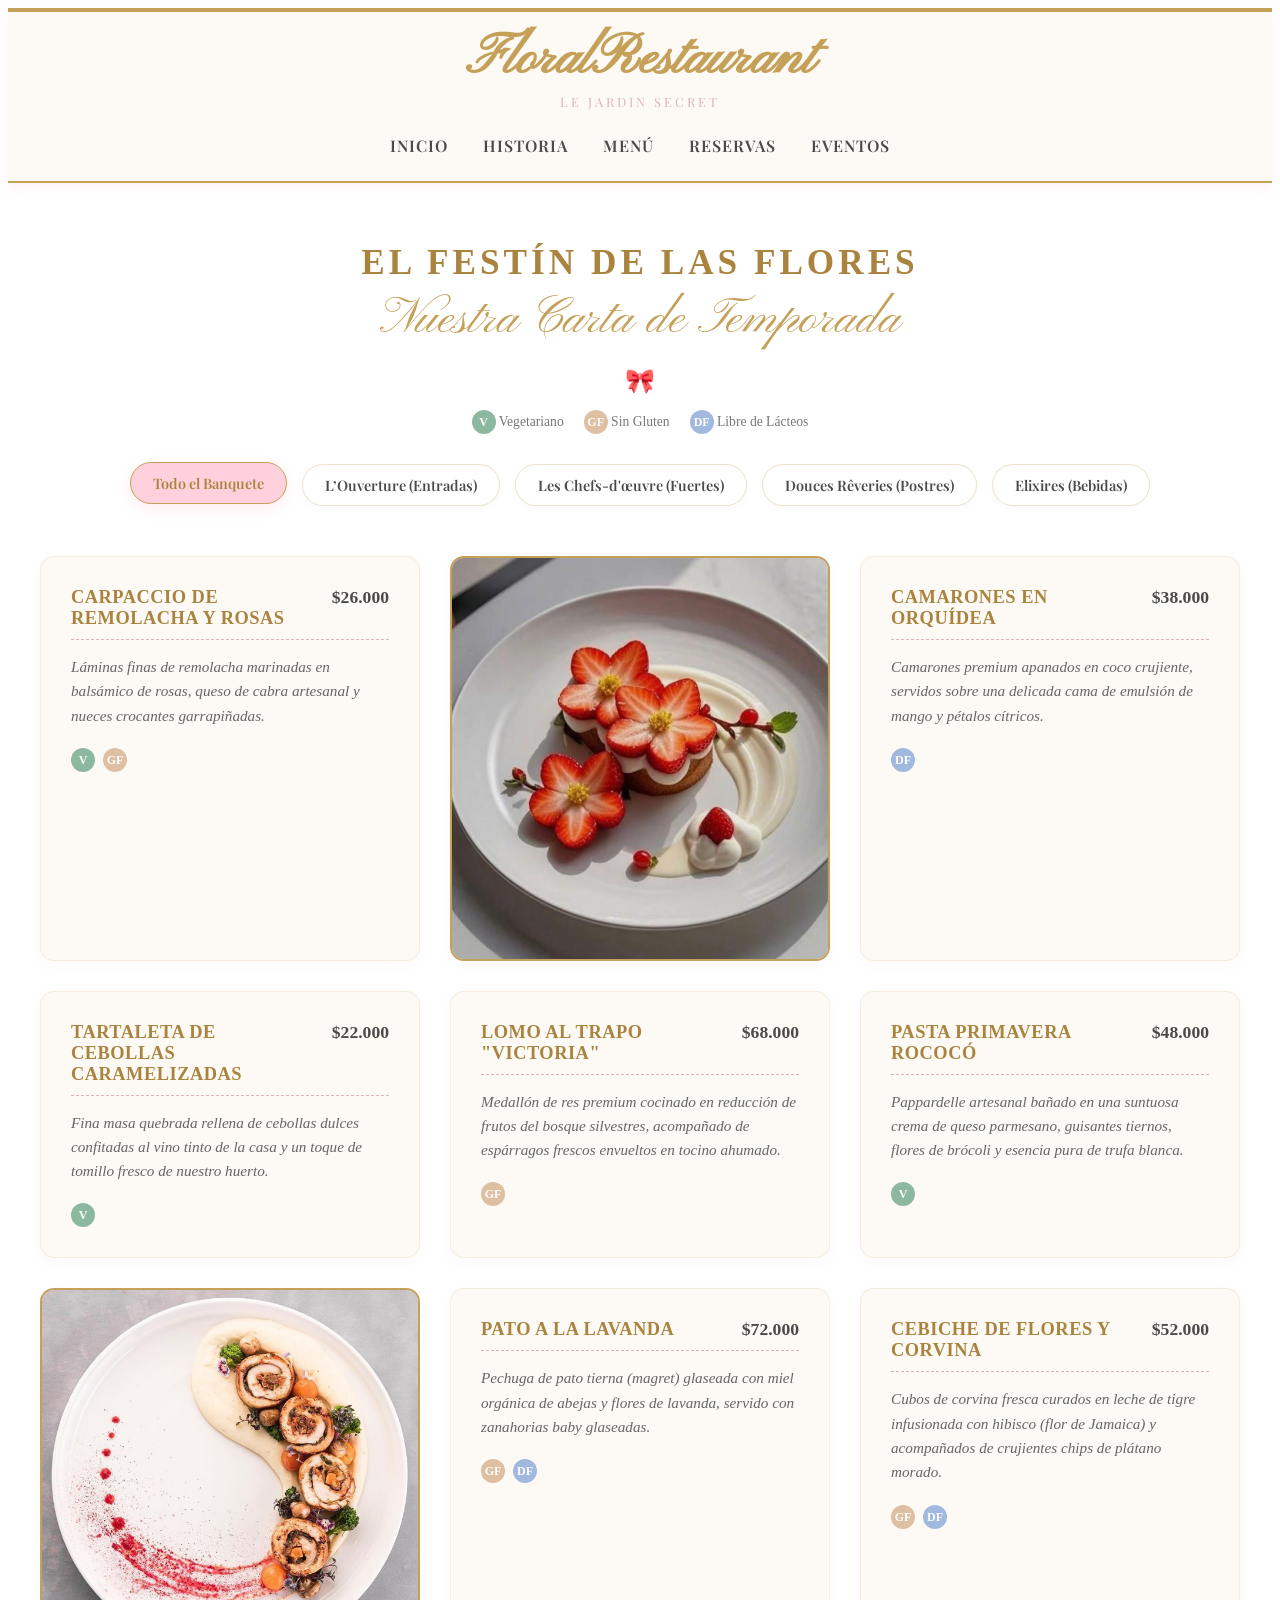
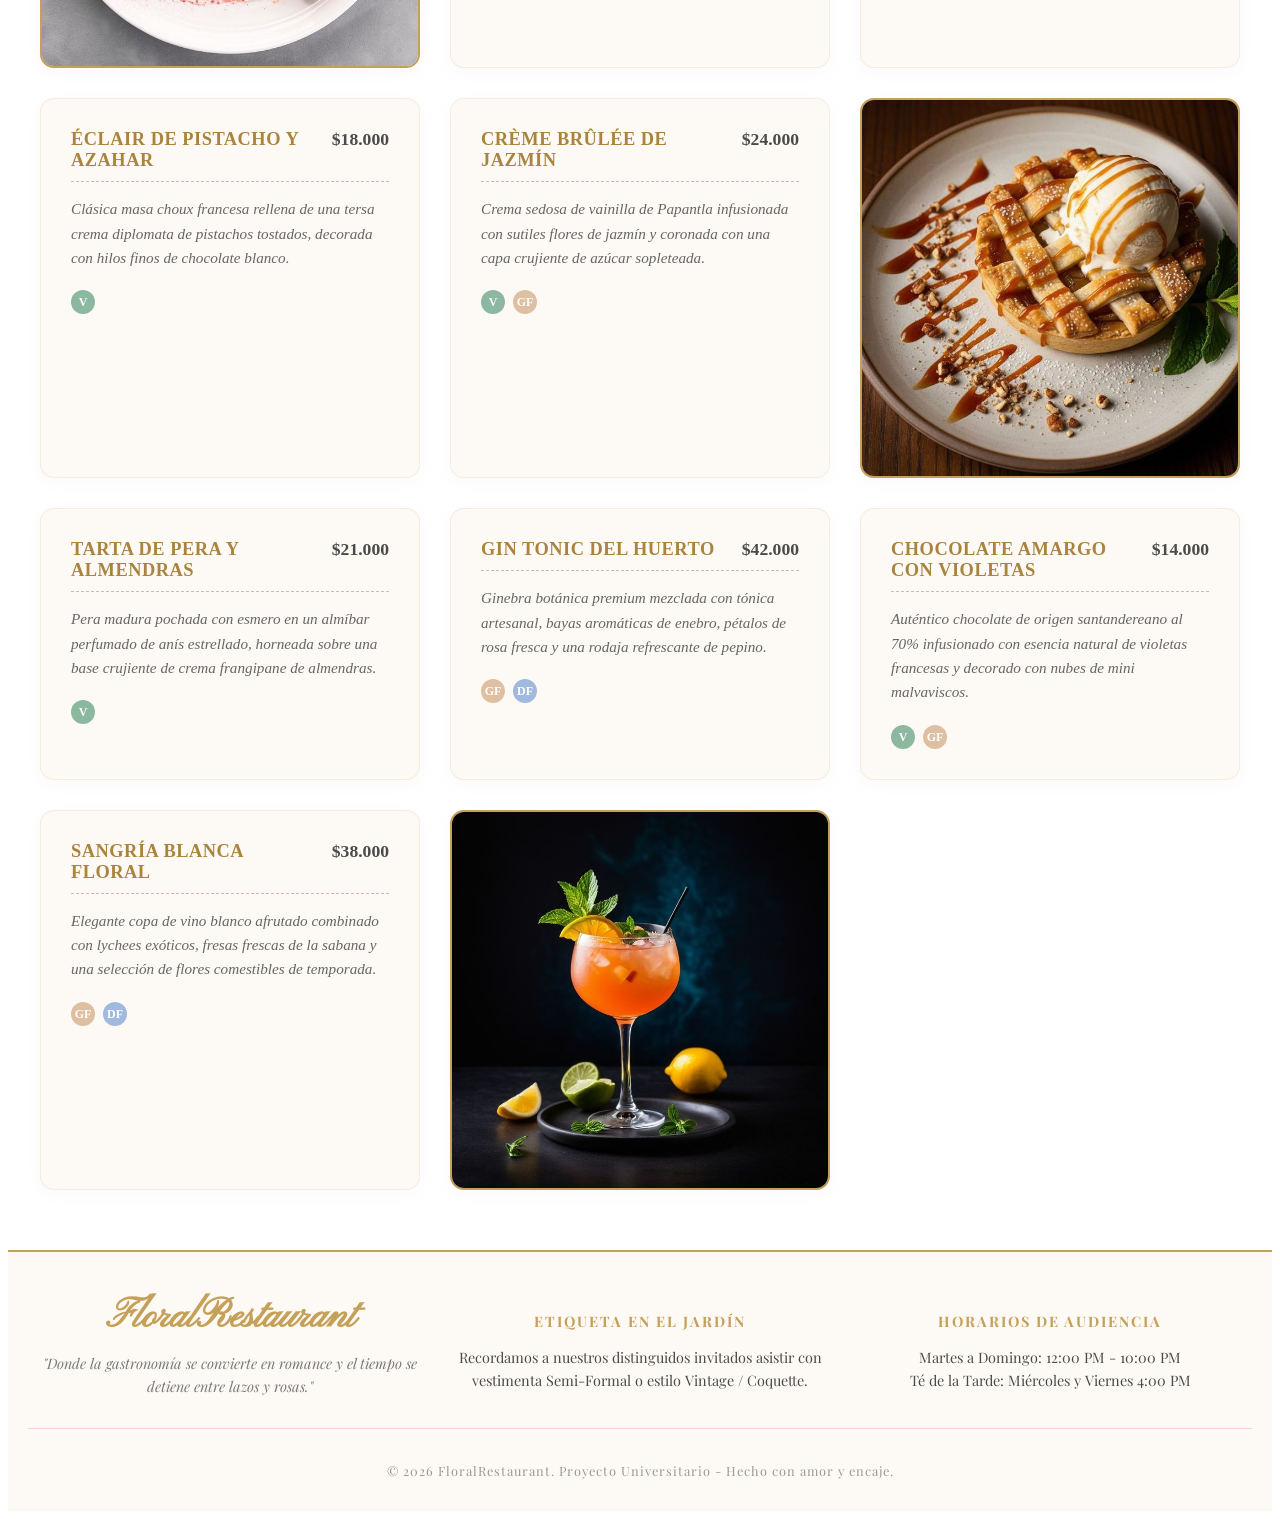
==== html/menu.html @ aefa3fe1 "agrege el menu" ====
<!DOCTYPE html>
<html lang="es">
<head>
    <meta charset="UTF-8">
    <meta name="viewport" content="width=device-width, initial-scale=1.0">
    <title>FloralRestaurant - Menú de la Corte</title>
    <link href="https://fonts.googleapis.com/css2?family=Pinyon+Script&family=Playfair+Display:ital,wght@0,400;0,600;0,700;1,400&display=swap" rel="stylesheet">
    <link rel="stylesheet" href="../css/menu.css">
</head>
<body>

    <main class="menu-page">
            <script src="../components/nav.js"></script>
        <header class="menu-header">
            <h2>El Festín de las Flores</h2>
            <p class="subtitle">Nuestra Carta de Temporada</p>
            <div class="divider">🎀</div>
            
            <div class="menu-legend">
                <span><small class="icon-badge veg">V</small> Vegetariano</span>
                <span><small class="icon-badge gf">GF</small> Sin Gluten</span>
                <span><small class="icon-badge df">DF</small> Libre de Lácteos</span>
            </div>

            <div class="filter-controls">
                <button class="filter-btn active" data-filter="all">Todo el Banquete</button>
                <button class="filter-btn" data-filter="entradas">L’Ouverture (Entradas)</button>
                <button class="filter-btn" data-filter="fuertes">Les Chefs-d'œuvre (Fuertes)</button>
                <button class="filter-btn" data-filter="postres">Douces Rêveries (Postres)</button>
                <button class="filter-btn" data-filter="bebidas">Elixires (Bebidas)</button>
            </div>
        </header>

        <div class="menu-grid" id="menu-items-container">
            
            <div class="menu-card item-entradas">
                <div class="card-details">
                    <div class="item-header">
                        <h4>Carpaccio de Remolacha y Rosas</h4>
                        <span class="price">$26.000</span>
                    </div>
                    <p class="description">Láminas finas de remolacha marinadas en balsámico de rosas, queso de cabra artesanal y nueces crocantes garrapiñadas.</p>
                    <div class="tags"><span class="icon-badge veg" title="Vegetariano">V</span><span class="icon-badge gf" title="Sin Gluten">GF</span></div>
                </div>
            </div>

            <div class="menu-card menu-image-box item-entradas">
                <img src="../recursos/descarga (19).jfif" alt="Entrada Icónica de la Casa">
            </div>

            <div class="menu-card item-entradas">
                <div class="card-details">
                    <div class="item-header">
                        <h4>Camarones en Orquídea</h4>
                        <span class="price">$38.000</span>
                    </div>
                    <p class="description">Camarones premium apanados en coco crujiente, servidos sobre una delicada cama de emulsión de mango y pétalos cítricos.</p>
                    <div class="tags"><span class="icon-badge df" title="Libre de Lácteos">DF</span></div>
                </div>
            </div>

            <div class="menu-card item-entradas">
                <div class="card-details">
                    <div class="item-header">
                        <h4>Tartaleta de Cebollas Caramelizadas</h4>
                        <span class="price">$22.000</span>
                    </div>
                    <p class="description">Fina masa quebrada rellena de cebollas dulces confitadas al vino tinto de la casa y un toque de tomillo fresco de nuestro huerto.</p>
                    <div class="tags"><span class="icon-badge veg" title="Vegetariano">V</span></div>
                </div>
            </div>

            <div class="menu-card item-fuertes">
                <div class="card-details">
                    <div class="item-header">
                        <h4>Lomo al Trapo "Victoria"</h4>
                        <span class="price">$68.000</span>
                    </div>
                    <p class="description">Medallón de res premium cocinado en reducción de frutos del bosque silvestres, acompañado de espárragos frescos envueltos en tocino ahumado.</p>
                    <div class="tags"><span class="icon-badge gf" title="Sin Gluten">GF</span></div>
                </div>
            </div>

            <div class="menu-card item-fuertes">
                <div class="card-details">
                    <div class="item-header">
                        <h4>Pasta Primavera Rococó</h4>
                        <span class="price">$48.000</span>
                    </div>
                    <p class="description">Pappardelle artesanal bañado en una suntuosa crema de queso parmesano, guisantes tiernos, flores de brócoli y esencia pura de trufa blanca.</p>
                    <div class="tags"><span class="icon-badge veg" title="Vegetariano">V</span></div>
                </div>
            </div>

            <div class="menu-card menu-image-box item-fuertes">
                <img src="../recursos/descarga (23).jfif" alt="Plato Fuerte Emblemático">
            </div>

            <div class="menu-card item-fuertes">
                <div class="card-details">
                    <div class="item-header">
                        <h4>Pato a la Lavanda</h4>
                        <span class="price">$72.000</span>
                    </div>
                    <p class="description">Pechuga de pato tierna (magret) glaseada con miel orgánica de abejas y flores de lavanda, servido con zanahorias baby glaseadas.</p>
                    <div class="tags"><span class="icon-badge gf" title="Sin Gluten">GF</span><span class="icon-badge df" title="Libre de Lácteos">DF</span></div>
                </div>
            </div>

            <div class="menu-card item-fuertes">
                <div class="card-details">
                    <div class="item-header">
                        <h4>Cebiche de Flores y Corvina</h4>
                        <span class="price">$52.000</span>
                    </div>
                    <p class="description">Cubos de corvina fresca curados en leche de tigre infusionada con hibisco (flor de Jamaica) y acompañados de crujientes chips de plátano morado.</p>
                    <div class="tags"><span class="icon-badge gf" title="Sin Gluten">GF</span><span class="icon-badge df" title="Libre de Lácteos">DF</span></div>
                </div>
            </div>

            <div class="menu-card item-postres">
                <div class="card-details">
                    <div class="item-header">
                        <h4>Éclair de Pistacho y Azahar</h4>
                        <span class="price">$18.000</span>
                    </div>
                    <p class="description">Clásica masa choux francesa rellena de una tersa crema diplomata de pistachos tostados, decorada con hilos finos de chocolate blanco.</p>
                    <div class="tags"><span class="icon-badge veg" title="Vegetariano">V</span></div>
                </div>
            </div>

            <div class="menu-card item-postres">
                <div class="card-details">
                    <div class="item-header">
                        <h4>Crème Brûlée de Jazmín</h4>
                        <span class="price">$24.000</span>
                    </div>
                    <p class="description">Crema sedosa de vainilla de Papantla infusionada con sutiles flores de jazmín y coronada con una capa crujiente de azúcar sopleteada.</p>
                    <div class="tags"><span class="icon-badge veg" title="Vegetariano">V</span><span class="icon-badge gf" title="Sin Gluten">GF</span></div>
                </div>
            </div>

            <div class="menu-card menu-image-box item-postres">
                <img src="../recursos/descarga (21).jfif" alt="Postre de la Realeza">
            </div>

            <div class="menu-card item-postres">
                <div class="card-details">
                    <div class="item-header">
                        <h4>Tarta de Pera y Almendras</h4>
                        <span class="price">$21.000</span>
                    </div>
                    <p class="description">Pera madura pochada con esmero en un almíbar perfumado de anís estrellado, horneada sobre una base crujiente de crema frangipane de almendras.</p>
                    <div class="tags"><span class="icon-badge veg" title="Vegetariano">V</span></div>
                </div>
            </div>

            <div class="menu-card item-bebidas">
                <div class="card-details">
                    <div class="item-header">
                        <h4>Gin Tonic del Huerto</h4>
                        <span class="price">$42.000</span>
                    </div>
                    <p class="description">Ginebra botánica premium mezclada con tónica artesanal, bayas aromáticas de enebro, pétalos de rosa fresca y una rodaja refrescante de pepino.</p>
                    <div class="tags"><span class="icon-badge gf" title="Sin Gluten">GF</span><span class="icon-badge df" title="Libre de Lácteos">DF</span></div>
                </div>
            </div>

            <div class="menu-card item-bebidas">
                <div class="card-details">
                    <div class="item-header">
                        <h4>Chocolate Amargo con Violetas</h4>
                        <span class="price">$14.000</span>
                    </div>
                    <p class="description">Auténtico chocolate de origen santandereano al 70% infusionado con esencia natural de violetas francesas y decorado con nubes de mini malvaviscos.</p>
                    <div class="tags"><span class="icon-badge veg" title="Vegetariano">V</span><span class="icon-badge gf" title="Sin Gluten">GF</span></div>
                </div>
            </div>

            <div class="menu-card item-bebidas">
                <div class="card-details">
                    <div class="item-header">
                        <h4>Sangría Blanca Floral</h4>
                        <span class="price">$38.000</span>
                    </div>
                    <p class="description">Elegante copa de vino blanco afrutado combinado con lychees exóticos, fresas frescas de la sabana y una selección de flores comestibles de temporada.</p>
                    <div class="tags"><span class="icon-badge gf" title="Sin Gluten">GF</span><span class="icon-badge df" title="Libre de Lácteos">DF</span></div>
                </div>
            </div>
            <div class="menu-card menu-image-box item-bebidas">
                <img src="../recursos/licor.jpg" alt="Postre de la Realeza">
            </div>

        </div>
    </main>


    <script src="../components/menu.js"></script>
    <script src="../components/footer.js"></script>
</body>
</html>
---- css/menu.css ----
/* ==========================================================================
   ESTILOS DE LA PÁGINA DE MENÚ INTERACTIVO
   ========================================================================== */
:root {
    --oro: #c5a059;
    --oro-viejo: #aa843f;
    --rosa-pastel: #ffd1dc;
    --rosa-oscuro: #dbb3b8;
    --crema: #fdfaf5;
    --blanco: #ffffff;
    --texto: #4a4a4a;
}

.menu-page {
    max-width: 1200px;
    margin: 60px auto;
    padding: 0 20px;
}

/* 1. CABECERA Y FILTROS */
.menu-header {
    text-align: center;
    margin-bottom: 50px;
}

.menu-header h2 {
    font-size: 2.2rem;
    color: var(--oro-viejo);
    text-transform: uppercase;
    letter-spacing: 4px;
    margin-bottom: 5px;
}

.menu-header .subtitle {
    font-family: 'Pinyon Script', cursive;
    font-size: 3.2rem;
    color: var(--oro);
    margin: 0;
}

.menu-header .divider {
    font-size: 1.5rem;
    margin: 15px 0;
}

/* Glosario de etiquetas */
.menu-legend {
    margin-bottom: 30px;
    font-size: 0.85rem;
    color: #777;
    display: flex;
    justify-content: center;
    gap: 20px;
}

/* CONTROLES DE FILTRO (BOTONES COQUETTE) */
.filter-controls {
    display: flex;
    justify-content: center;
    gap: 15px;
    flex-wrap: wrap;
    margin-top: 10px;
}

.filter-btn {
    background-color: var(--blanco);
    color: var(--texto);
    border: 1px solid rgba(197, 160, 89, 0.3);
    padding: 10px 22px;
    font-family: 'Playfair Display', serif;
    font-size: 0.9rem;
    font-weight: 600;
    cursor: pointer;
    border-radius: 30px;
    transition: all 0.3s ease;
    box-shadow: 0 3px 10px rgba(0,0,0,0.02);
}

.filter-btn:hover, .filter-btn.active {
    background-color: var(--rosa-pastel);
    color: var(--oro-viejo);
    border-color: var(--oro);
    transform: translateY(-2px);
    box-shadow: 0 5px 15px rgba(255, 209, 220, 0.4);
}

/* ==========================================================================
   2. REJILLA DE TARJETAS (GRID SYSTEM)
   ========================================================================== */
.menu-grid {
    display: grid;
    grid-template-columns: repeat(auto-fit, minmax(320px, 1fr));
    gap: 30px;
    transition: opacity 0.4s ease;
}

/* Tarjeta estándar de plato */
.menu-card {
    background-color: var(--crema);
    border: 1px solid rgba(197, 160, 89, 0.15);
    border-radius: 14px;
    padding: 30px;
    display: flex;
    flex-direction: column;
    justify-content: space-between;
    box-shadow: 0 4px 15px rgba(219, 179, 184, 0.08);
    transition: all 0.4s ease;
    opacity: 1;
    transform: scale(1);
}

/* Animación sutil cuando se oculta o muestra */
.menu-card.hidden {
    display: none;
    opacity: 0;
    transform: scale(0.9);
}

.item-header {
    display: flex;
    justify-content: space-between;
    align-items: baseline;
    border-bottom: 1px dashed var(--rosa-oscuro);
    padding-bottom: 10px;
    margin-bottom: 15px;
}

.item-header h4 {
    font-size: 1.15rem;
    color: var(--oro-viejo);
    margin: 0;
    text-transform: uppercase;
    letter-spacing: 0.5px;
    max-width: 75%;
}

.item-header .price {
    font-weight: 700;
    color: var(--texto);
    font-size: 1.1rem;
}

.description {
    font-size: 0.95rem;
    line-height: 1.6;
    color: #666;
    font-style: italic;
    margin: 0 0 20px 0;
}

/* BADGES / ICONOS VISUALES DIETÉTICOS */
.tags {
    display: flex;
    gap: 8px;
}

.icon-badge {
    display: inline-block;
    width: 24px;
    height: 24px;
    line-height: 24px;
    text-align: center;
    border-radius: 50%;
    font-size: 0.75rem;
    font-weight: bold;
    color: var(--blanco);
    cursor: default;
}

.veg { background-color: #8cb89f; } /* Verde sutil */
.gf  { background-color: #dfbfa1; } /* Trigo/Dorado */
.df  { background-color: #a1b8df; } /* Azul claro */

/* ==========================================================================
   3. TARJETAS DE IMÁGENES INTERCALADAS
   ========================================================================== */
.menu-image-box {
    padding: 0;
    overflow: hidden;
    border: 2px solid var(--oro);
    background-color: var(--blanco);
}

.menu-image-box img {
    width: 100%;
    height: 100%;
    object-fit: cover;
    transition: transform 0.5s ease;
}

.menu-image-box:hover img {
    transform: scale(1.06);
}

/* Responsivo */
@media (max-width: 768px) {
    .menu-header .subtitle { font-size: 2.4rem; }
    .filter-controls { gap: 8px; }
    .filter-btn { padding: 8px 16px; font-size: 0.8rem; }
}
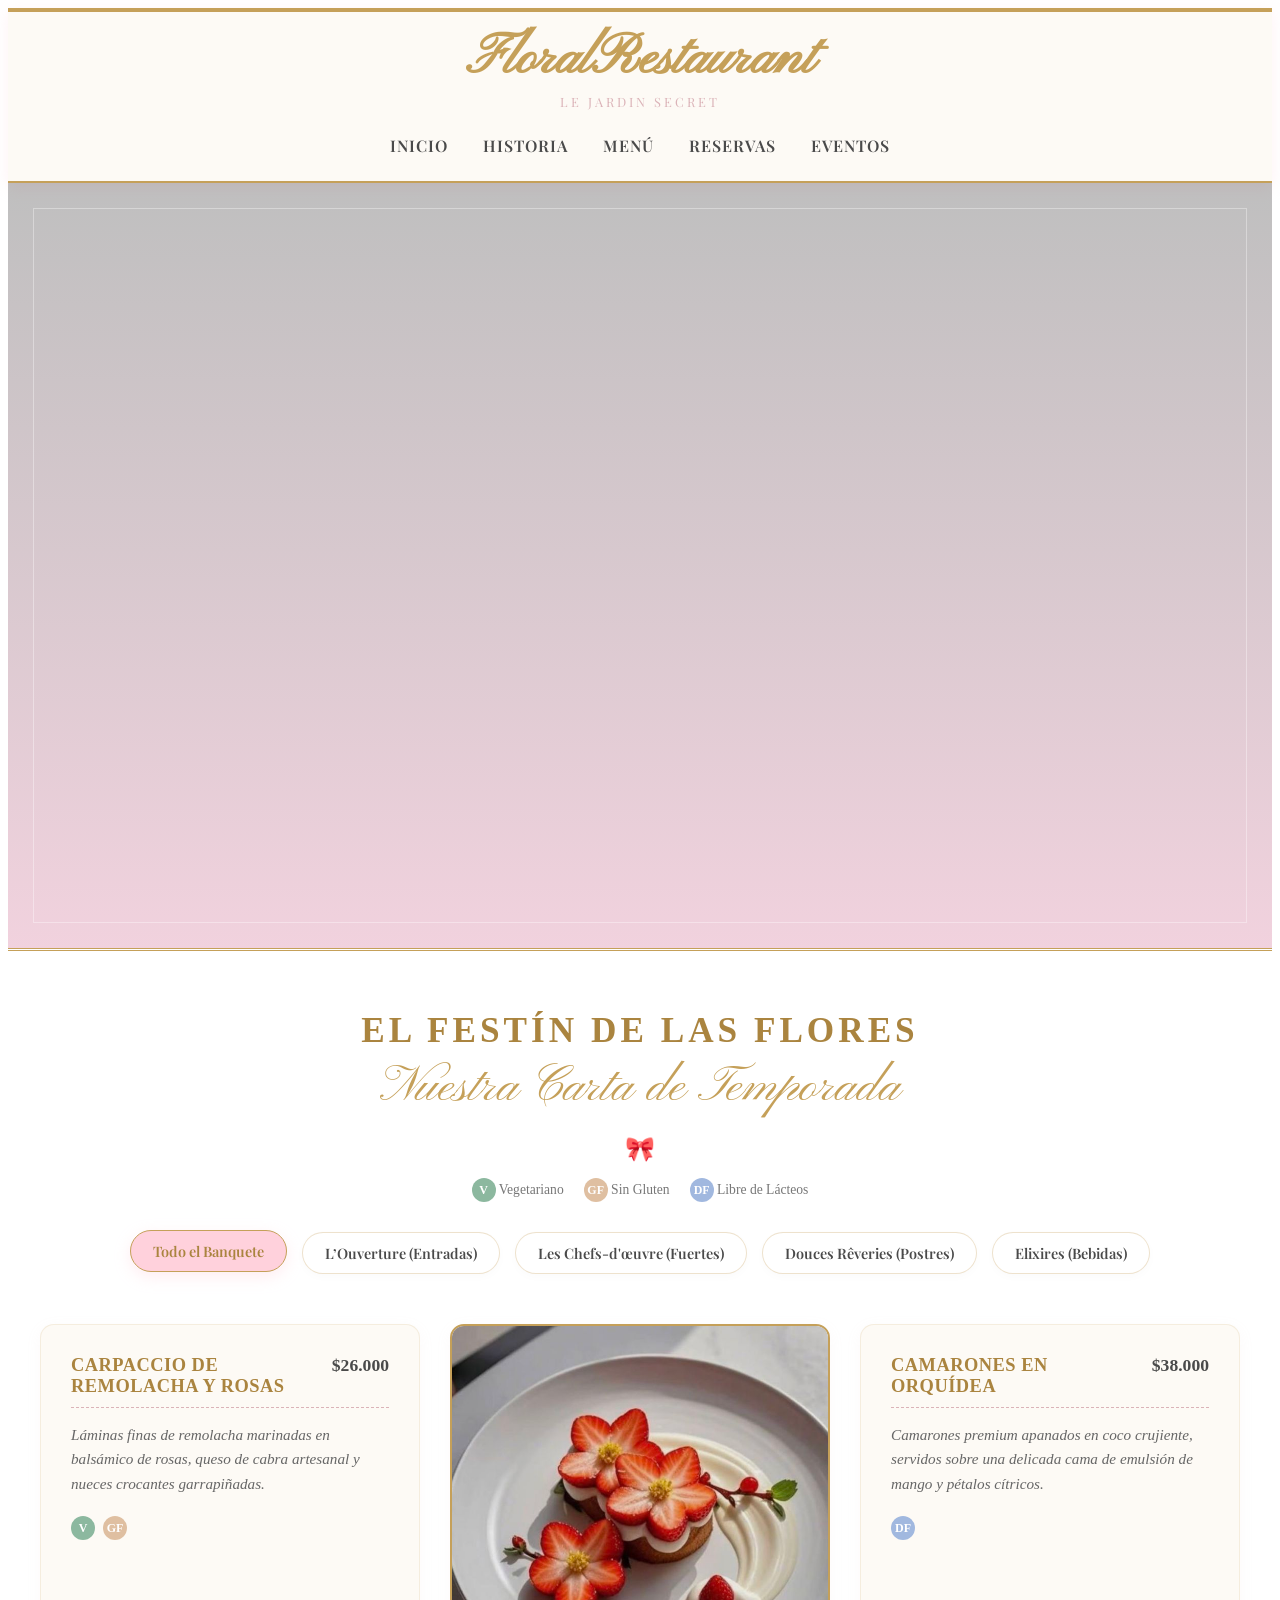
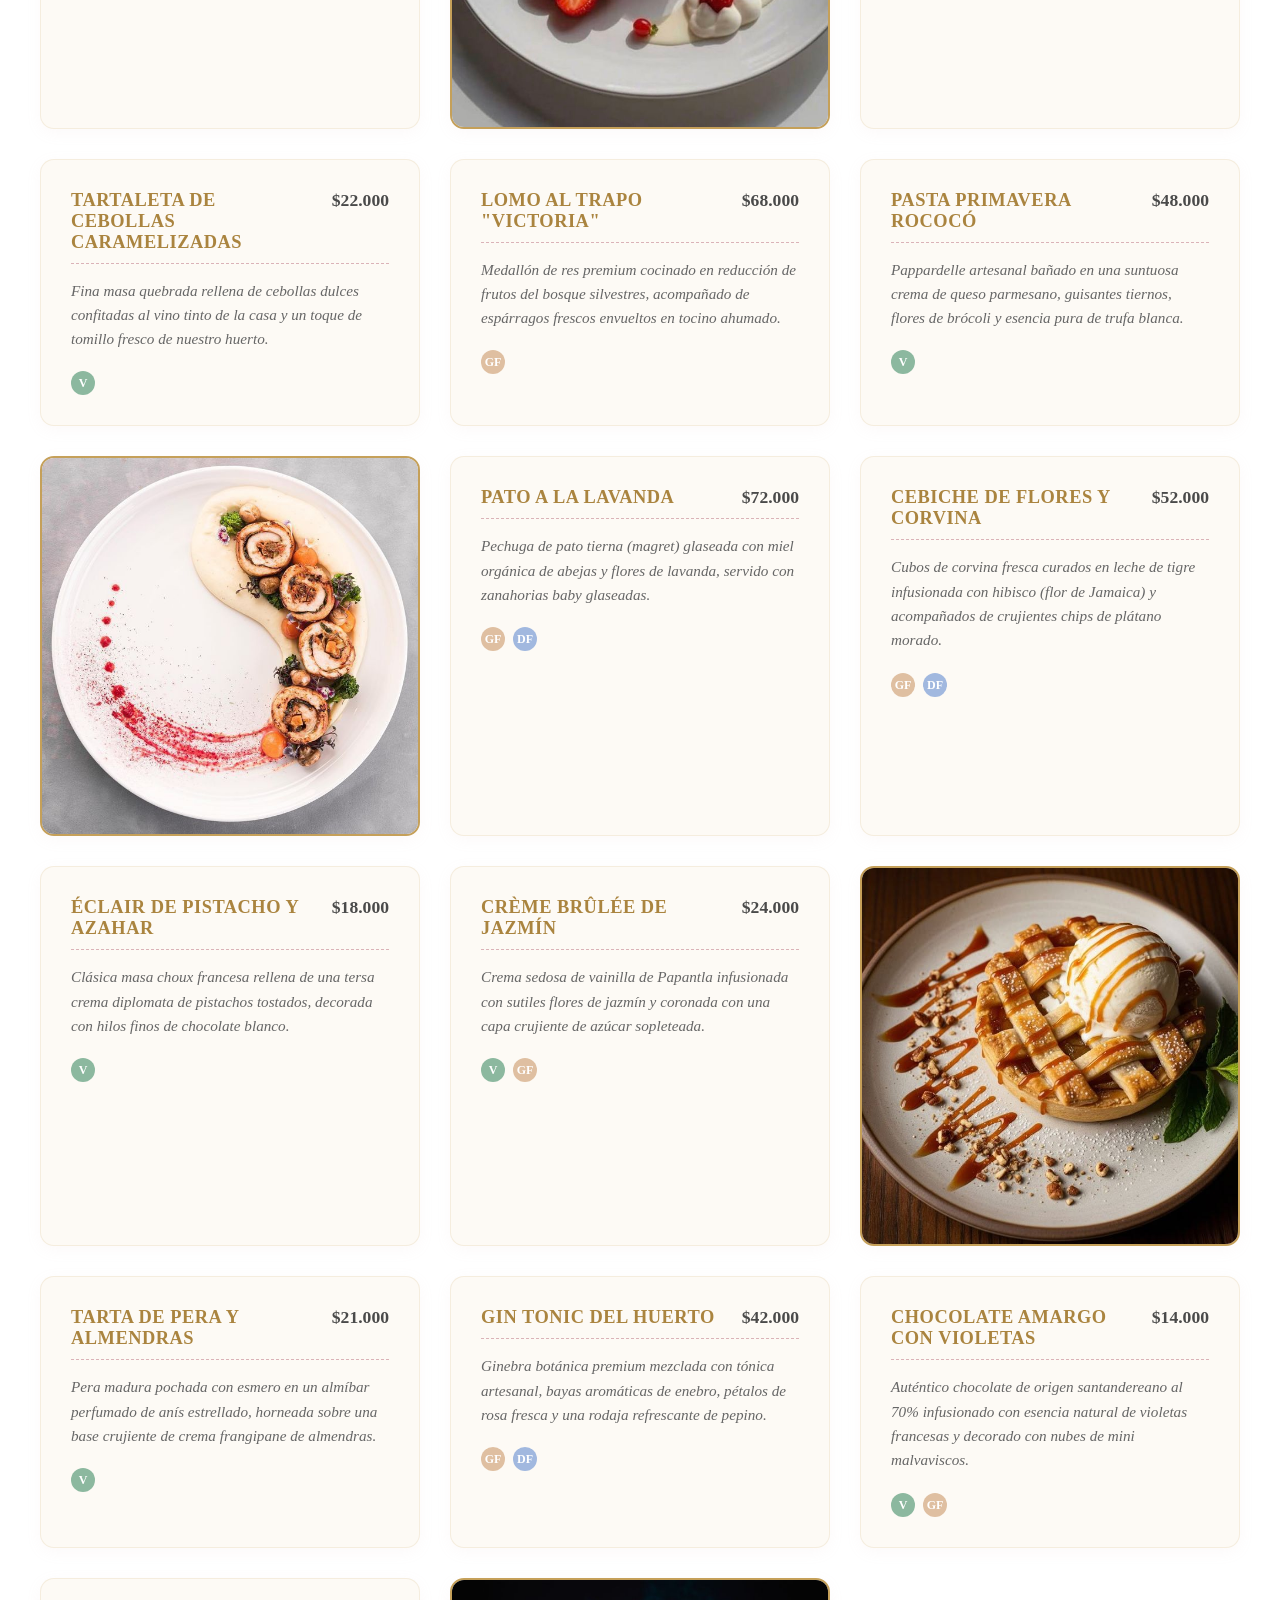
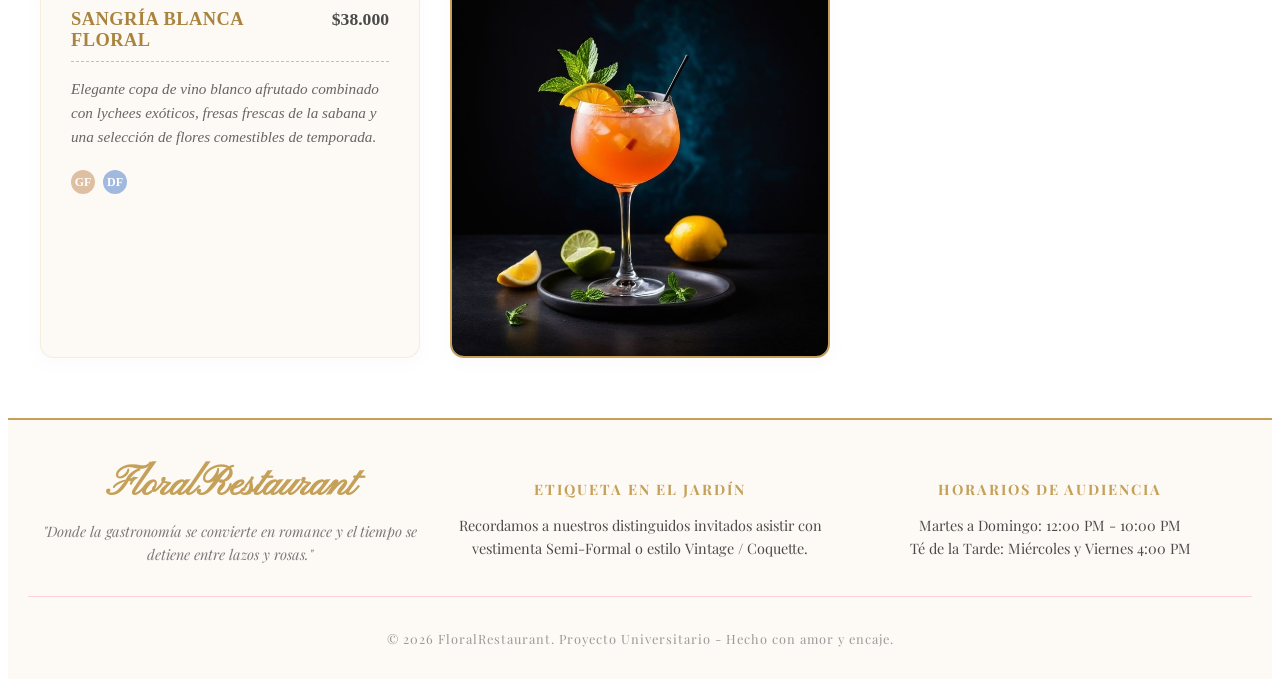
==== commit f1ec06e8: "agrege banner al menu" ====
--- a/html/menu.html
+++ b/html/menu.html
@@ -1,201 +1,242 @@
 <!DOCTYPE html>
 <html lang="es">
+
 <head>
     <meta charset="UTF-8">
     <meta name="viewport" content="width=device-width, initial-scale=1.0">
     <title>FloralRestaurant - Menú de la Corte</title>
-    <link href="https://fonts.googleapis.com/css2?family=Pinyon+Script&family=Playfair+Display:ital,wght@0,400;0,600;0,700;1,400&display=swap" rel="stylesheet">
+    <link
+        href="https://fonts.googleapis.com/css2?family=Pinyon+Script&family=Playfair+Display:ital,wght@0,400;0,600;0,700;1,400&display=swap"
+        rel="stylesheet">
     <link rel="stylesheet" href="../css/menu.css">
 </head>
+
 <body>
 
-    <main class="menu-page">
-            <script src="../components/nav.js"></script>
-        <header class="menu-header">
-            <h2>El Festín de las Flores</h2>
-            <p class="subtitle">Nuestra Carta de Temporada</p>
-            <div class="divider">🎀</div>
-            
-            <div class="menu-legend">
-                <span><small class="icon-badge veg">V</small> Vegetariano</span>
-                <span><small class="icon-badge gf">GF</small> Sin Gluten</span>
-                <span><small class="icon-badge df">DF</small> Libre de Lácteos</span>
+    <main>
+        <script src="../components/nav.js"></script>
+        <section class="hero-banner"
+            style="background-image: linear-gradient(rgba(0, 0, 0, 0.25), rgba(187, 33, 92, 0.205)), url('../recursos/Gemini_Generated_Image_zhvm5bzhvm5bzhvm.png');">
+
+        </section>
+        <section class="menu-page">
+            <header class="menu-header">
+                <h2>El Festín de las Flores</h2>
+                <p class="subtitle">Nuestra Carta de Temporada</p>
+                <div class="divider">🎀</div>
+
+                <div class="menu-legend">
+                    <span><small class="icon-badge veg">V</small> Vegetariano</span>
+                    <span><small class="icon-badge gf">GF</small> Sin Gluten</span>
+                    <span><small class="icon-badge df">DF</small> Libre de Lácteos</span>
+                </div>
+
+                <div class="filter-controls">
+                    <button class="filter-btn active" data-filter="all">Todo el Banquete</button>
+                    <button class="filter-btn" data-filter="entradas">L’Ouverture (Entradas)</button>
+                    <button class="filter-btn" data-filter="fuertes">Les Chefs-d'œuvre (Fuertes)</button>
+                    <button class="filter-btn" data-filter="postres">Douces Rêveries (Postres)</button>
+                    <button class="filter-btn" data-filter="bebidas">Elixires (Bebidas)</button>
+                </div>
+            </header>
+
+            <div class="menu-grid" id="menu-items-container">
+
+                <div class="menu-card item-entradas">
+                    <div class="card-details">
+                        <div class="item-header">
+                            <h4>Carpaccio de Remolacha y Rosas</h4>
+                            <span class="price">$26.000</span>
+                        </div>
+                        <p class="description">Láminas finas de remolacha marinadas en balsámico de rosas, queso de
+                            cabra
+                            artesanal y nueces crocantes garrapiñadas.</p>
+                        <div class="tags"><span class="icon-badge veg" title="Vegetariano">V</span><span
+                                class="icon-badge gf" title="Sin Gluten">GF</span></div>
+                    </div>
+                </div>
+
+                <div class="menu-card menu-image-box item-entradas">
+                    <img src="../recursos/descarga (19).jfif" alt="Entrada Icónica de la Casa">
+                </div>
+
+                <div class="menu-card item-entradas">
+                    <div class="card-details">
+                        <div class="item-header">
+                            <h4>Camarones en Orquídea</h4>
+                            <span class="price">$38.000</span>
+                        </div>
+                        <p class="description">Camarones premium apanados en coco crujiente, servidos sobre una delicada
+                            cama de emulsión de mango y pétalos cítricos.</p>
+                        <div class="tags"><span class="icon-badge df" title="Libre de Lácteos">DF</span></div>
+                    </div>
+                </div>
+
+                <div class="menu-card item-entradas">
+                    <div class="card-details">
+                        <div class="item-header">
+                            <h4>Tartaleta de Cebollas Caramelizadas</h4>
+                            <span class="price">$22.000</span>
+                        </div>
+                        <p class="description">Fina masa quebrada rellena de cebollas dulces confitadas al vino tinto de
+                            la
+                            casa y un toque de tomillo fresco de nuestro huerto.</p>
+                        <div class="tags"><span class="icon-badge veg" title="Vegetariano">V</span></div>
+                    </div>
+                </div>
+
+                <div class="menu-card item-fuertes">
+                    <div class="card-details">
+                        <div class="item-header">
+                            <h4>Lomo al Trapo "Victoria"</h4>
+                            <span class="price">$68.000</span>
+                        </div>
+                        <p class="description">Medallón de res premium cocinado en reducción de frutos del bosque
+                            silvestres, acompañado de espárragos frescos envueltos en tocino ahumado.</p>
+                        <div class="tags"><span class="icon-badge gf" title="Sin Gluten">GF</span></div>
+                    </div>
+                </div>
+
+                <div class="menu-card item-fuertes">
+                    <div class="card-details">
+                        <div class="item-header">
+                            <h4>Pasta Primavera Rococó</h4>
+                            <span class="price">$48.000</span>
+                        </div>
+                        <p class="description">Pappardelle artesanal bañado en una suntuosa crema de queso parmesano,
+                            guisantes tiernos, flores de brócoli y esencia pura de trufa blanca.</p>
+                        <div class="tags"><span class="icon-badge veg" title="Vegetariano">V</span></div>
+                    </div>
+                </div>
+
+                <div class="menu-card menu-image-box item-fuertes">
+                    <img src="../recursos/descarga (23).jfif" alt="Plato Fuerte Emblemático">
+                </div>
+
+                <div class="menu-card item-fuertes">
+                    <div class="card-details">
+                        <div class="item-header">
+                            <h4>Pato a la Lavanda</h4>
+                            <span class="price">$72.000</span>
+                        </div>
+                        <p class="description">Pechuga de pato tierna (magret) glaseada con miel orgánica de abejas y
+                            flores
+                            de lavanda, servido con zanahorias baby glaseadas.</p>
+                        <div class="tags"><span class="icon-badge gf" title="Sin Gluten">GF</span><span
+                                class="icon-badge df" title="Libre de Lácteos">DF</span></div>
+                    </div>
+                </div>
+
+                <div class="menu-card item-fuertes">
+                    <div class="card-details">
+                        <div class="item-header">
+                            <h4>Cebiche de Flores y Corvina</h4>
+                            <span class="price">$52.000</span>
+                        </div>
+                        <p class="description">Cubos de corvina fresca curados en leche de tigre infusionada con hibisco
+                            (flor de Jamaica) y acompañados de crujientes chips de plátano morado.</p>
+                        <div class="tags"><span class="icon-badge gf" title="Sin Gluten">GF</span><span
+                                class="icon-badge df" title="Libre de Lácteos">DF</span></div>
+                    </div>
+                </div>
+
+                <div class="menu-card item-postres">
+                    <div class="card-details">
+                        <div class="item-header">
+                            <h4>Éclair de Pistacho y Azahar</h4>
+                            <span class="price">$18.000</span>
+                        </div>
+                        <p class="description">Clásica masa choux francesa rellena de una tersa crema diplomata de
+                            pistachos
+                            tostados, decorada con hilos finos de chocolate blanco.</p>
+                        <div class="tags"><span class="icon-badge veg" title="Vegetariano">V</span></div>
+                    </div>
+                </div>
+
+                <div class="menu-card item-postres">
+                    <div class="card-details">
+                        <div class="item-header">
+                            <h4>Crème Brûlée de Jazmín</h4>
+                            <span class="price">$24.000</span>
+                        </div>
+                        <p class="description">Crema sedosa de vainilla de Papantla infusionada con sutiles flores de
+                            jazmín
+                            y coronada con una capa crujiente de azúcar sopleteada.</p>
+                        <div class="tags"><span class="icon-badge veg" title="Vegetariano">V</span><span
+                                class="icon-badge gf" title="Sin Gluten">GF</span></div>
+                    </div>
+                </div>
+
+                <div class="menu-card menu-image-box item-postres">
+                    <img src="../recursos/descarga (21).jfif" alt="Postre de la Realeza">
+                </div>
+
+                <div class="menu-card item-postres">
+                    <div class="card-details">
+                        <div class="item-header">
+                            <h4>Tarta de Pera y Almendras</h4>
+                            <span class="price">$21.000</span>
+                        </div>
+                        <p class="description">Pera madura pochada con esmero en un almíbar perfumado de anís
+                            estrellado,
+                            horneada sobre una base crujiente de crema frangipane de almendras.</p>
+                        <div class="tags"><span class="icon-badge veg" title="Vegetariano">V</span></div>
+                    </div>
+                </div>
+
+                <div class="menu-card item-bebidas">
+                    <div class="card-details">
+                        <div class="item-header">
+                            <h4>Gin Tonic del Huerto</h4>
+                            <span class="price">$42.000</span>
+                        </div>
+                        <p class="description">Ginebra botánica premium mezclada con tónica artesanal, bayas aromáticas
+                            de
+                            enebro, pétalos de rosa fresca y una rodaja refrescante de pepino.</p>
+                        <div class="tags"><span class="icon-badge gf" title="Sin Gluten">GF</span><span
+                                class="icon-badge df" title="Libre de Lácteos">DF</span></div>
+                    </div>
+                </div>
+
+                <div class="menu-card item-bebidas">
+                    <div class="card-details">
+                        <div class="item-header">
+                            <h4>Chocolate Amargo con Violetas</h4>
+                            <span class="price">$14.000</span>
+                        </div>
+                        <p class="description">Auténtico chocolate de origen santandereano al 70% infusionado con
+                            esencia
+                            natural de violetas francesas y decorado con nubes de mini malvaviscos.</p>
+                        <div class="tags"><span class="icon-badge veg" title="Vegetariano">V</span><span
+                                class="icon-badge gf" title="Sin Gluten">GF</span></div>
+                    </div>
+                </div>
+
+                <div class="menu-card item-bebidas">
+                    <div class="card-details">
+                        <div class="item-header">
+                            <h4>Sangría Blanca Floral</h4>
+                            <span class="price">$38.000</span>
+                        </div>
+                        <p class="description">Elegante copa de vino blanco afrutado combinado con lychees exóticos,
+                            fresas
+                            frescas de la sabana y una selección de flores comestibles de temporada.</p>
+                        <div class="tags"><span class="icon-badge gf" title="Sin Gluten">GF</span><span
+                                class="icon-badge df" title="Libre de Lácteos">DF</span></div>
+                    </div>
+                </div>
+                <div class="menu-card menu-image-box item-bebidas">
+                    <img src="../recursos/licor.jpg" alt="Postre de la Realeza">
+                </div>
+
             </div>
-
-            <div class="filter-controls">
-                <button class="filter-btn active" data-filter="all">Todo el Banquete</button>
-                <button class="filter-btn" data-filter="entradas">L’Ouverture (Entradas)</button>
-                <button class="filter-btn" data-filter="fuertes">Les Chefs-d'œuvre (Fuertes)</button>
-                <button class="filter-btn" data-filter="postres">Douces Rêveries (Postres)</button>
-                <button class="filter-btn" data-filter="bebidas">Elixires (Bebidas)</button>
-            </div>
-        </header>
-
-        <div class="menu-grid" id="menu-items-container">
-            
-            <div class="menu-card item-entradas">
-                <div class="card-details">
-                    <div class="item-header">
-                        <h4>Carpaccio de Remolacha y Rosas</h4>
-                        <span class="price">$26.000</span>
-                    </div>
-                    <p class="description">Láminas finas de remolacha marinadas en balsámico de rosas, queso de cabra artesanal y nueces crocantes garrapiñadas.</p>
-                    <div class="tags"><span class="icon-badge veg" title="Vegetariano">V</span><span class="icon-badge gf" title="Sin Gluten">GF</span></div>
-                </div>
-            </div>
-
-            <div class="menu-card menu-image-box item-entradas">
-                <img src="../recursos/descarga (19).jfif" alt="Entrada Icónica de la Casa">
-            </div>
-
-            <div class="menu-card item-entradas">
-                <div class="card-details">
-                    <div class="item-header">
-                        <h4>Camarones en Orquídea</h4>
-                        <span class="price">$38.000</span>
-                    </div>
-                    <p class="description">Camarones premium apanados en coco crujiente, servidos sobre una delicada cama de emulsión de mango y pétalos cítricos.</p>
-                    <div class="tags"><span class="icon-badge df" title="Libre de Lácteos">DF</span></div>
-                </div>
-            </div>
-
-            <div class="menu-card item-entradas">
-                <div class="card-details">
-                    <div class="item-header">
-                        <h4>Tartaleta de Cebollas Caramelizadas</h4>
-                        <span class="price">$22.000</span>
-                    </div>
-                    <p class="description">Fina masa quebrada rellena de cebollas dulces confitadas al vino tinto de la casa y un toque de tomillo fresco de nuestro huerto.</p>
-                    <div class="tags"><span class="icon-badge veg" title="Vegetariano">V</span></div>
-                </div>
-            </div>
-
-            <div class="menu-card item-fuertes">
-                <div class="card-details">
-                    <div class="item-header">
-                        <h4>Lomo al Trapo "Victoria"</h4>
-                        <span class="price">$68.000</span>
-                    </div>
-                    <p class="description">Medallón de res premium cocinado en reducción de frutos del bosque silvestres, acompañado de espárragos frescos envueltos en tocino ahumado.</p>
-                    <div class="tags"><span class="icon-badge gf" title="Sin Gluten">GF</span></div>
-                </div>
-            </div>
-
-            <div class="menu-card item-fuertes">
-                <div class="card-details">
-                    <div class="item-header">
-                        <h4>Pasta Primavera Rococó</h4>
-                        <span class="price">$48.000</span>
-                    </div>
-                    <p class="description">Pappardelle artesanal bañado en una suntuosa crema de queso parmesano, guisantes tiernos, flores de brócoli y esencia pura de trufa blanca.</p>
-                    <div class="tags"><span class="icon-badge veg" title="Vegetariano">V</span></div>
-                </div>
-            </div>
-
-            <div class="menu-card menu-image-box item-fuertes">
-                <img src="../recursos/descarga (23).jfif" alt="Plato Fuerte Emblemático">
-            </div>
-
-            <div class="menu-card item-fuertes">
-                <div class="card-details">
-                    <div class="item-header">
-                        <h4>Pato a la Lavanda</h4>
-                        <span class="price">$72.000</span>
-                    </div>
-                    <p class="description">Pechuga de pato tierna (magret) glaseada con miel orgánica de abejas y flores de lavanda, servido con zanahorias baby glaseadas.</p>
-                    <div class="tags"><span class="icon-badge gf" title="Sin Gluten">GF</span><span class="icon-badge df" title="Libre de Lácteos">DF</span></div>
-                </div>
-            </div>
-
-            <div class="menu-card item-fuertes">
-                <div class="card-details">
-                    <div class="item-header">
-                        <h4>Cebiche de Flores y Corvina</h4>
-                        <span class="price">$52.000</span>
-                    </div>
-                    <p class="description">Cubos de corvina fresca curados en leche de tigre infusionada con hibisco (flor de Jamaica) y acompañados de crujientes chips de plátano morado.</p>
-                    <div class="tags"><span class="icon-badge gf" title="Sin Gluten">GF</span><span class="icon-badge df" title="Libre de Lácteos">DF</span></div>
-                </div>
-            </div>
-
-            <div class="menu-card item-postres">
-                <div class="card-details">
-                    <div class="item-header">
-                        <h4>Éclair de Pistacho y Azahar</h4>
-                        <span class="price">$18.000</span>
-                    </div>
-                    <p class="description">Clásica masa choux francesa rellena de una tersa crema diplomata de pistachos tostados, decorada con hilos finos de chocolate blanco.</p>
-                    <div class="tags"><span class="icon-badge veg" title="Vegetariano">V</span></div>
-                </div>
-            </div>
-
-            <div class="menu-card item-postres">
-                <div class="card-details">
-                    <div class="item-header">
-                        <h4>Crème Brûlée de Jazmín</h4>
-                        <span class="price">$24.000</span>
-                    </div>
-                    <p class="description">Crema sedosa de vainilla de Papantla infusionada con sutiles flores de jazmín y coronada con una capa crujiente de azúcar sopleteada.</p>
-                    <div class="tags"><span class="icon-badge veg" title="Vegetariano">V</span><span class="icon-badge gf" title="Sin Gluten">GF</span></div>
-                </div>
-            </div>
-
-            <div class="menu-card menu-image-box item-postres">
-                <img src="../recursos/descarga (21).jfif" alt="Postre de la Realeza">
-            </div>
-
-            <div class="menu-card item-postres">
-                <div class="card-details">
-                    <div class="item-header">
-                        <h4>Tarta de Pera y Almendras</h4>
-                        <span class="price">$21.000</span>
-                    </div>
-                    <p class="description">Pera madura pochada con esmero en un almíbar perfumado de anís estrellado, horneada sobre una base crujiente de crema frangipane de almendras.</p>
-                    <div class="tags"><span class="icon-badge veg" title="Vegetariano">V</span></div>
-                </div>
-            </div>
-
-            <div class="menu-card item-bebidas">
-                <div class="card-details">
-                    <div class="item-header">
-                        <h4>Gin Tonic del Huerto</h4>
-                        <span class="price">$42.000</span>
-                    </div>
-                    <p class="description">Ginebra botánica premium mezclada con tónica artesanal, bayas aromáticas de enebro, pétalos de rosa fresca y una rodaja refrescante de pepino.</p>
-                    <div class="tags"><span class="icon-badge gf" title="Sin Gluten">GF</span><span class="icon-badge df" title="Libre de Lácteos">DF</span></div>
-                </div>
-            </div>
-
-            <div class="menu-card item-bebidas">
-                <div class="card-details">
-                    <div class="item-header">
-                        <h4>Chocolate Amargo con Violetas</h4>
-                        <span class="price">$14.000</span>
-                    </div>
-                    <p class="description">Auténtico chocolate de origen santandereano al 70% infusionado con esencia natural de violetas francesas y decorado con nubes de mini malvaviscos.</p>
-                    <div class="tags"><span class="icon-badge veg" title="Vegetariano">V</span><span class="icon-badge gf" title="Sin Gluten">GF</span></div>
-                </div>
-            </div>
-
-            <div class="menu-card item-bebidas">
-                <div class="card-details">
-                    <div class="item-header">
-                        <h4>Sangría Blanca Floral</h4>
-                        <span class="price">$38.000</span>
-                    </div>
-                    <p class="description">Elegante copa de vino blanco afrutado combinado con lychees exóticos, fresas frescas de la sabana y una selección de flores comestibles de temporada.</p>
-                    <div class="tags"><span class="icon-badge gf" title="Sin Gluten">GF</span><span class="icon-badge df" title="Libre de Lácteos">DF</span></div>
-                </div>
-            </div>
-            <div class="menu-card menu-image-box item-bebidas">
-                <img src="../recursos/licor.jpg" alt="Postre de la Realeza">
-            </div>
-
-        </div>
+        </section>
+
     </main>
 
 
     <script src="../components/menu.js"></script>
     <script src="../components/footer.js"></script>
 </body>
+
 </html>
--- a/css/menu.css
+++ b/css/menu.css
@@ -197,4 +197,66 @@
     .menu-header .subtitle { font-size: 2.4rem; }
     .filter-controls { gap: 8px; }
     .filter-btn { padding: 8px 16px; font-size: 0.8rem; }
-}+}
+
+
+
+.hero-banner {
+    position: relative;
+    width: 100%;
+    height: 85vh; /* Ocupa el 85% de la altura visual */
+    background-size: cover;
+    background-position: center;
+    background-repeat: no-repeat;
+    display: flex;
+    justify-content: center;
+    align-items: center;
+    text-align: center;
+    border-bottom: 3px double var(--oro); /* Línea doble clásica rococó */
+}
+
+/* Marco elegante flotante interno (Simula un cuadro al óleo antiguo) */
+.hero-banner::after {
+    content: '';
+    position: absolute;
+    top: 25px;
+    left: 25px;
+    right: 25px;
+    bottom: 25px;
+    border: 1px solid rgba(255, 255, 255, 0.35);
+    pointer-events: none;
+    z-index: 1;
+}
+
+.hero-content {
+    position: relative;
+    z-index: 2;
+    max-width: 850px;
+    padding: 0 20px;
+}
+
+.hero-content h2 {
+    font-family: 'Pinyon Script', cursive;
+    font-size: 6rem;
+    color: var(--oro-viejo);
+    margin: 0 0 10px 0;
+    text-shadow: 2px 2px 10px rgba(14, 13, 0, 0.904);
+    line-height: 1.1;
+}
+
+.hero-content p {
+    font-size: 1.4rem;
+    font-style: italic;
+    color: var(--blanco);
+    margin-bottom: 35px;
+    letter-spacing: 1px;
+    text-shadow: 1px 1px 6px rgba(0, 0, 0, 0.7);
+}
+
+/* BOTONES DE ACCIÓN (CTA) */
+.hero-buttons {
+    display: flex;
+    justify-content: center;
+    gap: 20px;
+    flex-wrap: wrap;
+}
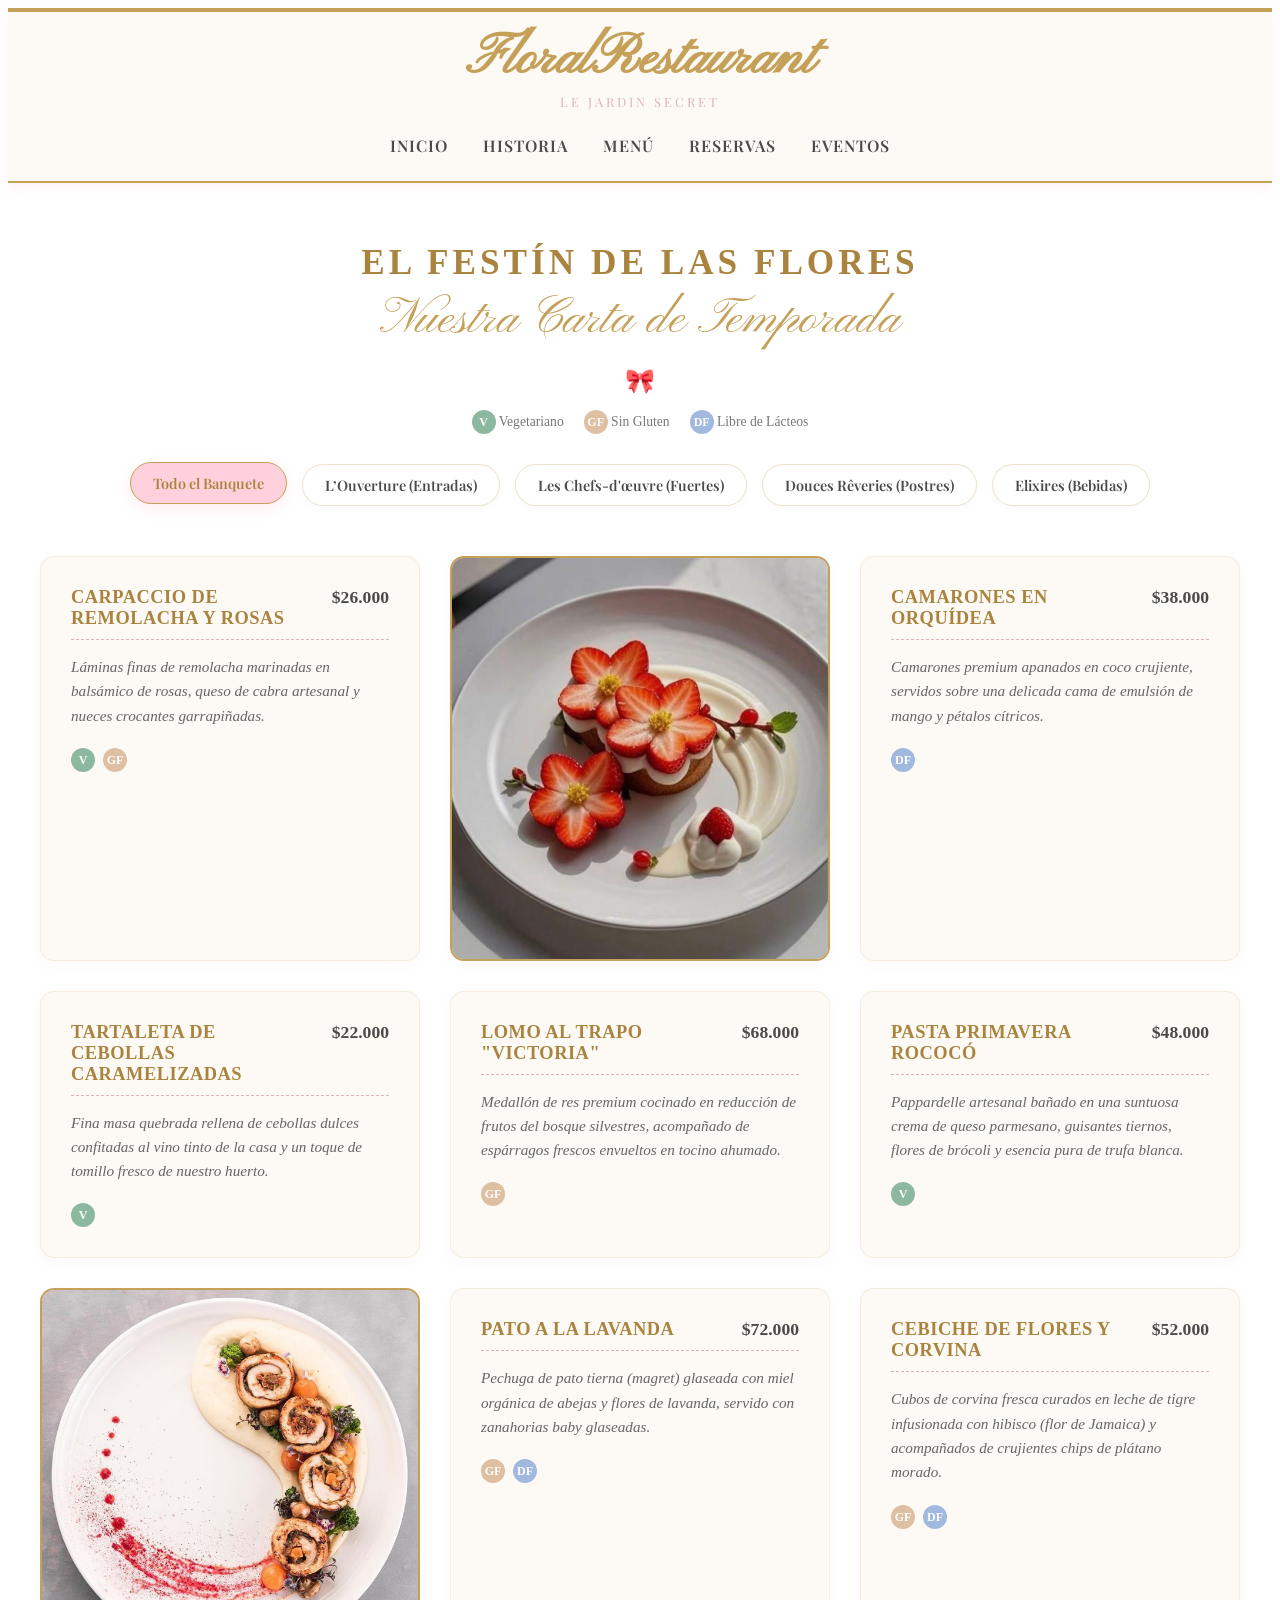
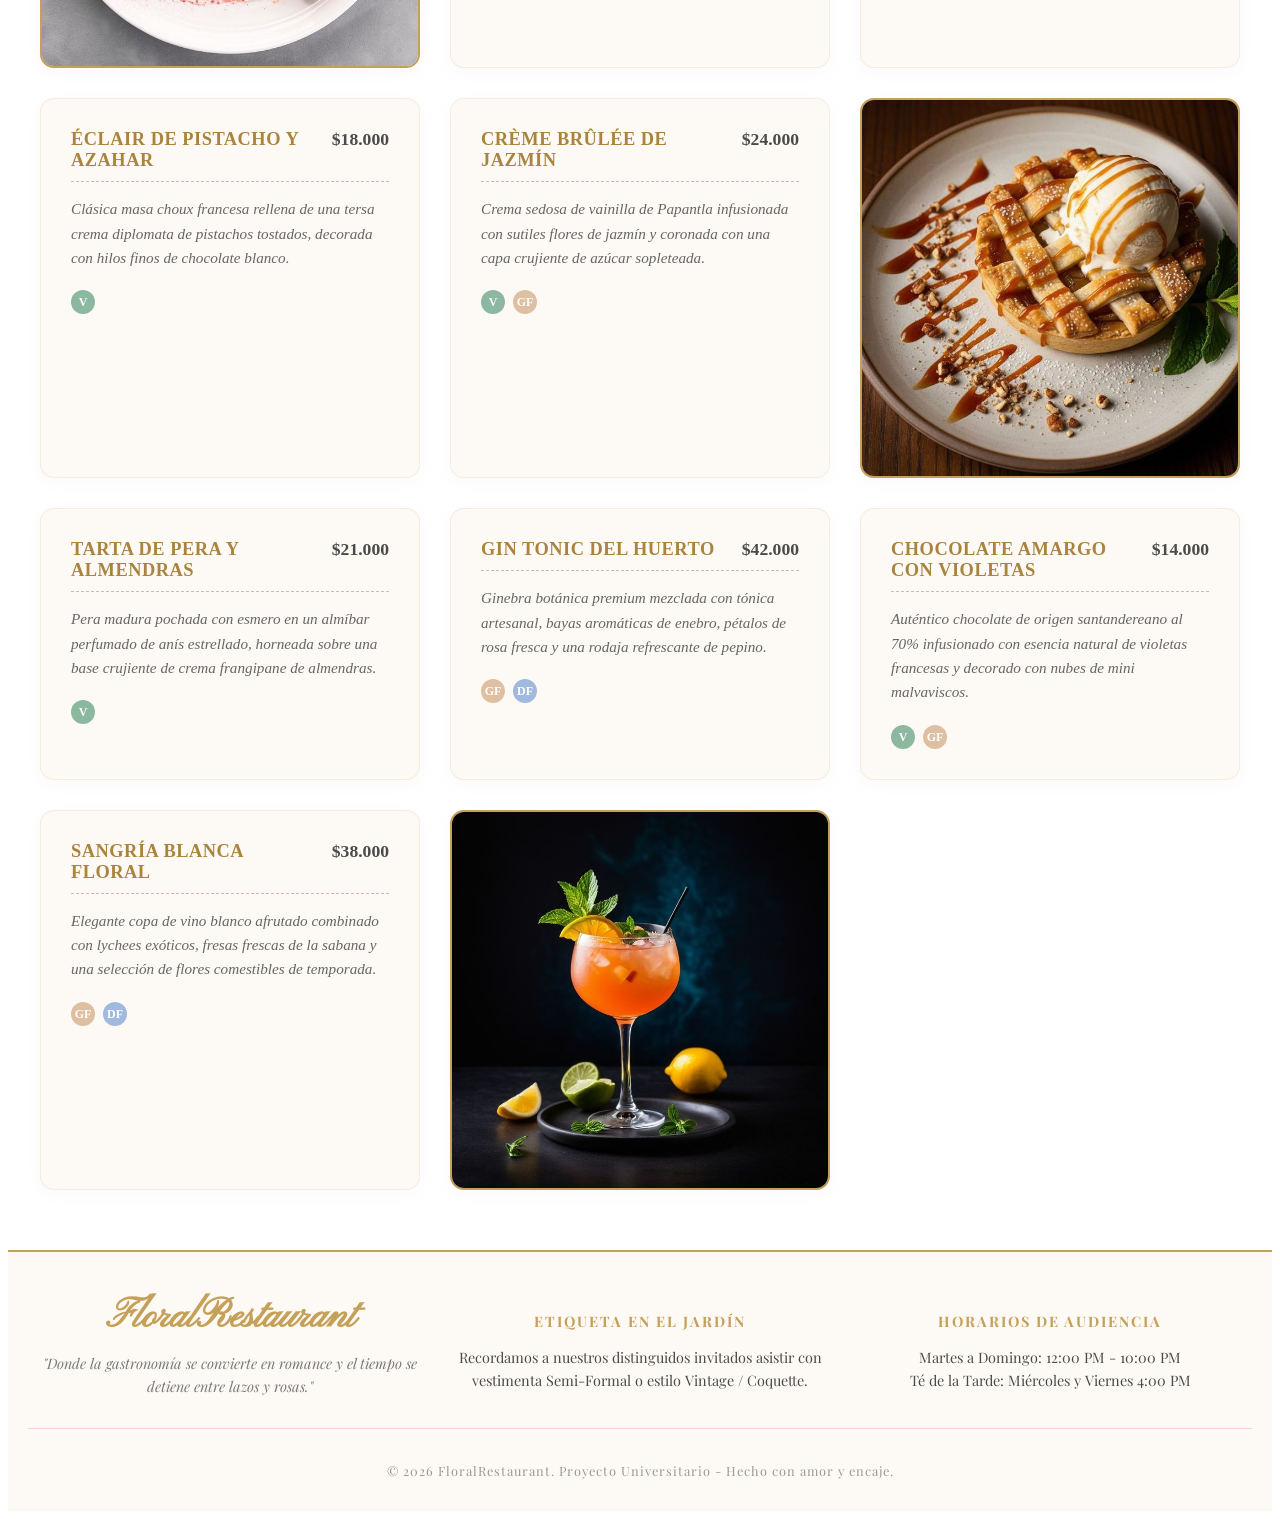
==== commit 12928a03: "primer merge" ====
--- a/html/menu.html
+++ b/html/menu.html
@@ -1,242 +1,201 @@
 <!DOCTYPE html>
 <html lang="es">
-
 <head>
     <meta charset="UTF-8">
     <meta name="viewport" content="width=device-width, initial-scale=1.0">
     <title>FloralRestaurant - Menú de la Corte</title>
-    <link
-        href="https://fonts.googleapis.com/css2?family=Pinyon+Script&family=Playfair+Display:ital,wght@0,400;0,600;0,700;1,400&display=swap"
-        rel="stylesheet">
+    <link href="https://fonts.googleapis.com/css2?family=Pinyon+Script&family=Playfair+Display:ital,wght@0,400;0,600;0,700;1,400&display=swap" rel="stylesheet">
     <link rel="stylesheet" href="../css/menu.css">
 </head>
-
 <body>
 
-    <main>
-        <script src="../components/nav.js"></script>
-        <section class="hero-banner"
-            style="background-image: linear-gradient(rgba(0, 0, 0, 0.25), rgba(187, 33, 92, 0.205)), url('../recursos/Gemini_Generated_Image_zhvm5bzhvm5bzhvm.png');">
-
-        </section>
-        <section class="menu-page">
-            <header class="menu-header">
-                <h2>El Festín de las Flores</h2>
-                <p class="subtitle">Nuestra Carta de Temporada</p>
-                <div class="divider">🎀</div>
-
-                <div class="menu-legend">
-                    <span><small class="icon-badge veg">V</small> Vegetariano</span>
-                    <span><small class="icon-badge gf">GF</small> Sin Gluten</span>
-                    <span><small class="icon-badge df">DF</small> Libre de Lácteos</span>
-                </div>
-
-                <div class="filter-controls">
-                    <button class="filter-btn active" data-filter="all">Todo el Banquete</button>
-                    <button class="filter-btn" data-filter="entradas">L’Ouverture (Entradas)</button>
-                    <button class="filter-btn" data-filter="fuertes">Les Chefs-d'œuvre (Fuertes)</button>
-                    <button class="filter-btn" data-filter="postres">Douces Rêveries (Postres)</button>
-                    <button class="filter-btn" data-filter="bebidas">Elixires (Bebidas)</button>
-                </div>
-            </header>
-
-            <div class="menu-grid" id="menu-items-container">
-
-                <div class="menu-card item-entradas">
-                    <div class="card-details">
-                        <div class="item-header">
-                            <h4>Carpaccio de Remolacha y Rosas</h4>
-                            <span class="price">$26.000</span>
-                        </div>
-                        <p class="description">Láminas finas de remolacha marinadas en balsámico de rosas, queso de
-                            cabra
-                            artesanal y nueces crocantes garrapiñadas.</p>
-                        <div class="tags"><span class="icon-badge veg" title="Vegetariano">V</span><span
-                                class="icon-badge gf" title="Sin Gluten">GF</span></div>
-                    </div>
-                </div>
-
-                <div class="menu-card menu-image-box item-entradas">
-                    <img src="../recursos/descarga (19).jfif" alt="Entrada Icónica de la Casa">
-                </div>
-
-                <div class="menu-card item-entradas">
-                    <div class="card-details">
-                        <div class="item-header">
-                            <h4>Camarones en Orquídea</h4>
-                            <span class="price">$38.000</span>
-                        </div>
-                        <p class="description">Camarones premium apanados en coco crujiente, servidos sobre una delicada
-                            cama de emulsión de mango y pétalos cítricos.</p>
-                        <div class="tags"><span class="icon-badge df" title="Libre de Lácteos">DF</span></div>
-                    </div>
-                </div>
-
-                <div class="menu-card item-entradas">
-                    <div class="card-details">
-                        <div class="item-header">
-                            <h4>Tartaleta de Cebollas Caramelizadas</h4>
-                            <span class="price">$22.000</span>
-                        </div>
-                        <p class="description">Fina masa quebrada rellena de cebollas dulces confitadas al vino tinto de
-                            la
-                            casa y un toque de tomillo fresco de nuestro huerto.</p>
-                        <div class="tags"><span class="icon-badge veg" title="Vegetariano">V</span></div>
-                    </div>
-                </div>
-
-                <div class="menu-card item-fuertes">
-                    <div class="card-details">
-                        <div class="item-header">
-                            <h4>Lomo al Trapo "Victoria"</h4>
-                            <span class="price">$68.000</span>
-                        </div>
-                        <p class="description">Medallón de res premium cocinado en reducción de frutos del bosque
-                            silvestres, acompañado de espárragos frescos envueltos en tocino ahumado.</p>
-                        <div class="tags"><span class="icon-badge gf" title="Sin Gluten">GF</span></div>
-                    </div>
-                </div>
-
-                <div class="menu-card item-fuertes">
-                    <div class="card-details">
-                        <div class="item-header">
-                            <h4>Pasta Primavera Rococó</h4>
-                            <span class="price">$48.000</span>
-                        </div>
-                        <p class="description">Pappardelle artesanal bañado en una suntuosa crema de queso parmesano,
-                            guisantes tiernos, flores de brócoli y esencia pura de trufa blanca.</p>
-                        <div class="tags"><span class="icon-badge veg" title="Vegetariano">V</span></div>
-                    </div>
-                </div>
-
-                <div class="menu-card menu-image-box item-fuertes">
-                    <img src="../recursos/descarga (23).jfif" alt="Plato Fuerte Emblemático">
-                </div>
-
-                <div class="menu-card item-fuertes">
-                    <div class="card-details">
-                        <div class="item-header">
-                            <h4>Pato a la Lavanda</h4>
-                            <span class="price">$72.000</span>
-                        </div>
-                        <p class="description">Pechuga de pato tierna (magret) glaseada con miel orgánica de abejas y
-                            flores
-                            de lavanda, servido con zanahorias baby glaseadas.</p>
-                        <div class="tags"><span class="icon-badge gf" title="Sin Gluten">GF</span><span
-                                class="icon-badge df" title="Libre de Lácteos">DF</span></div>
-                    </div>
-                </div>
-
-                <div class="menu-card item-fuertes">
-                    <div class="card-details">
-                        <div class="item-header">
-                            <h4>Cebiche de Flores y Corvina</h4>
-                            <span class="price">$52.000</span>
-                        </div>
-                        <p class="description">Cubos de corvina fresca curados en leche de tigre infusionada con hibisco
-                            (flor de Jamaica) y acompañados de crujientes chips de plátano morado.</p>
-                        <div class="tags"><span class="icon-badge gf" title="Sin Gluten">GF</span><span
-                                class="icon-badge df" title="Libre de Lácteos">DF</span></div>
-                    </div>
-                </div>
-
-                <div class="menu-card item-postres">
-                    <div class="card-details">
-                        <div class="item-header">
-                            <h4>Éclair de Pistacho y Azahar</h4>
-                            <span class="price">$18.000</span>
-                        </div>
-                        <p class="description">Clásica masa choux francesa rellena de una tersa crema diplomata de
-                            pistachos
-                            tostados, decorada con hilos finos de chocolate blanco.</p>
-                        <div class="tags"><span class="icon-badge veg" title="Vegetariano">V</span></div>
-                    </div>
-                </div>
-
-                <div class="menu-card item-postres">
-                    <div class="card-details">
-                        <div class="item-header">
-                            <h4>Crème Brûlée de Jazmín</h4>
-                            <span class="price">$24.000</span>
-                        </div>
-                        <p class="description">Crema sedosa de vainilla de Papantla infusionada con sutiles flores de
-                            jazmín
-                            y coronada con una capa crujiente de azúcar sopleteada.</p>
-                        <div class="tags"><span class="icon-badge veg" title="Vegetariano">V</span><span
-                                class="icon-badge gf" title="Sin Gluten">GF</span></div>
-                    </div>
-                </div>
-
-                <div class="menu-card menu-image-box item-postres">
-                    <img src="../recursos/descarga (21).jfif" alt="Postre de la Realeza">
-                </div>
-
-                <div class="menu-card item-postres">
-                    <div class="card-details">
-                        <div class="item-header">
-                            <h4>Tarta de Pera y Almendras</h4>
-                            <span class="price">$21.000</span>
-                        </div>
-                        <p class="description">Pera madura pochada con esmero en un almíbar perfumado de anís
-                            estrellado,
-                            horneada sobre una base crujiente de crema frangipane de almendras.</p>
-                        <div class="tags"><span class="icon-badge veg" title="Vegetariano">V</span></div>
-                    </div>
-                </div>
-
-                <div class="menu-card item-bebidas">
-                    <div class="card-details">
-                        <div class="item-header">
-                            <h4>Gin Tonic del Huerto</h4>
-                            <span class="price">$42.000</span>
-                        </div>
-                        <p class="description">Ginebra botánica premium mezclada con tónica artesanal, bayas aromáticas
-                            de
-                            enebro, pétalos de rosa fresca y una rodaja refrescante de pepino.</p>
-                        <div class="tags"><span class="icon-badge gf" title="Sin Gluten">GF</span><span
-                                class="icon-badge df" title="Libre de Lácteos">DF</span></div>
-                    </div>
-                </div>
-
-                <div class="menu-card item-bebidas">
-                    <div class="card-details">
-                        <div class="item-header">
-                            <h4>Chocolate Amargo con Violetas</h4>
-                            <span class="price">$14.000</span>
-                        </div>
-                        <p class="description">Auténtico chocolate de origen santandereano al 70% infusionado con
-                            esencia
-                            natural de violetas francesas y decorado con nubes de mini malvaviscos.</p>
-                        <div class="tags"><span class="icon-badge veg" title="Vegetariano">V</span><span
-                                class="icon-badge gf" title="Sin Gluten">GF</span></div>
-                    </div>
-                </div>
-
-                <div class="menu-card item-bebidas">
-                    <div class="card-details">
-                        <div class="item-header">
-                            <h4>Sangría Blanca Floral</h4>
-                            <span class="price">$38.000</span>
-                        </div>
-                        <p class="description">Elegante copa de vino blanco afrutado combinado con lychees exóticos,
-                            fresas
-                            frescas de la sabana y una selección de flores comestibles de temporada.</p>
-                        <div class="tags"><span class="icon-badge gf" title="Sin Gluten">GF</span><span
-                                class="icon-badge df" title="Libre de Lácteos">DF</span></div>
-                    </div>
-                </div>
-                <div class="menu-card menu-image-box item-bebidas">
-                    <img src="../recursos/licor.jpg" alt="Postre de la Realeza">
-                </div>
-
-            </div>
-        </section>
-
+    <main class="menu-page">
+            <script src="../components/nav.js"></script>
+        <header class="menu-header">
+            <h2>El Festín de las Flores</h2>
+            <p class="subtitle">Nuestra Carta de Temporada</p>
+            <div class="divider">🎀</div>
+            
+            <div class="menu-legend">
+                <span><small class="icon-badge veg">V</small> Vegetariano</span>
+                <span><small class="icon-badge gf">GF</small> Sin Gluten</span>
+                <span><small class="icon-badge df">DF</small> Libre de Lácteos</span>
+            </div>
+
+            <div class="filter-controls">
+                <button class="filter-btn active" data-filter="all">Todo el Banquete</button>
+                <button class="filter-btn" data-filter="entradas">L’Ouverture (Entradas)</button>
+                <button class="filter-btn" data-filter="fuertes">Les Chefs-d'œuvre (Fuertes)</button>
+                <button class="filter-btn" data-filter="postres">Douces Rêveries (Postres)</button>
+                <button class="filter-btn" data-filter="bebidas">Elixires (Bebidas)</button>
+            </div>
+        </header>
+
+        <div class="menu-grid" id="menu-items-container">
+            
+            <div class="menu-card item-entradas">
+                <div class="card-details">
+                    <div class="item-header">
+                        <h4>Carpaccio de Remolacha y Rosas</h4>
+                        <span class="price">$26.000</span>
+                    </div>
+                    <p class="description">Láminas finas de remolacha marinadas en balsámico de rosas, queso de cabra artesanal y nueces crocantes garrapiñadas.</p>
+                    <div class="tags"><span class="icon-badge veg" title="Vegetariano">V</span><span class="icon-badge gf" title="Sin Gluten">GF</span></div>
+                </div>
+            </div>
+
+            <div class="menu-card menu-image-box item-entradas">
+                <img src="../recursos/descarga (19).jfif" alt="Entrada Icónica de la Casa">
+            </div>
+
+            <div class="menu-card item-entradas">
+                <div class="card-details">
+                    <div class="item-header">
+                        <h4>Camarones en Orquídea</h4>
+                        <span class="price">$38.000</span>
+                    </div>
+                    <p class="description">Camarones premium apanados en coco crujiente, servidos sobre una delicada cama de emulsión de mango y pétalos cítricos.</p>
+                    <div class="tags"><span class="icon-badge df" title="Libre de Lácteos">DF</span></div>
+                </div>
+            </div>
+
+            <div class="menu-card item-entradas">
+                <div class="card-details">
+                    <div class="item-header">
+                        <h4>Tartaleta de Cebollas Caramelizadas</h4>
+                        <span class="price">$22.000</span>
+                    </div>
+                    <p class="description">Fina masa quebrada rellena de cebollas dulces confitadas al vino tinto de la casa y un toque de tomillo fresco de nuestro huerto.</p>
+                    <div class="tags"><span class="icon-badge veg" title="Vegetariano">V</span></div>
+                </div>
+            </div>
+
+            <div class="menu-card item-fuertes">
+                <div class="card-details">
+                    <div class="item-header">
+                        <h4>Lomo al Trapo "Victoria"</h4>
+                        <span class="price">$68.000</span>
+                    </div>
+                    <p class="description">Medallón de res premium cocinado en reducción de frutos del bosque silvestres, acompañado de espárragos frescos envueltos en tocino ahumado.</p>
+                    <div class="tags"><span class="icon-badge gf" title="Sin Gluten">GF</span></div>
+                </div>
+            </div>
+
+            <div class="menu-card item-fuertes">
+                <div class="card-details">
+                    <div class="item-header">
+                        <h4>Pasta Primavera Rococó</h4>
+                        <span class="price">$48.000</span>
+                    </div>
+                    <p class="description">Pappardelle artesanal bañado en una suntuosa crema de queso parmesano, guisantes tiernos, flores de brócoli y esencia pura de trufa blanca.</p>
+                    <div class="tags"><span class="icon-badge veg" title="Vegetariano">V</span></div>
+                </div>
+            </div>
+
+            <div class="menu-card menu-image-box item-fuertes">
+                <img src="../recursos/descarga (23).jfif" alt="Plato Fuerte Emblemático">
+            </div>
+
+            <div class="menu-card item-fuertes">
+                <div class="card-details">
+                    <div class="item-header">
+                        <h4>Pato a la Lavanda</h4>
+                        <span class="price">$72.000</span>
+                    </div>
+                    <p class="description">Pechuga de pato tierna (magret) glaseada con miel orgánica de abejas y flores de lavanda, servido con zanahorias baby glaseadas.</p>
+                    <div class="tags"><span class="icon-badge gf" title="Sin Gluten">GF</span><span class="icon-badge df" title="Libre de Lácteos">DF</span></div>
+                </div>
+            </div>
+
+            <div class="menu-card item-fuertes">
+                <div class="card-details">
+                    <div class="item-header">
+                        <h4>Cebiche de Flores y Corvina</h4>
+                        <span class="price">$52.000</span>
+                    </div>
+                    <p class="description">Cubos de corvina fresca curados en leche de tigre infusionada con hibisco (flor de Jamaica) y acompañados de crujientes chips de plátano morado.</p>
+                    <div class="tags"><span class="icon-badge gf" title="Sin Gluten">GF</span><span class="icon-badge df" title="Libre de Lácteos">DF</span></div>
+                </div>
+            </div>
+
+            <div class="menu-card item-postres">
+                <div class="card-details">
+                    <div class="item-header">
+                        <h4>Éclair de Pistacho y Azahar</h4>
+                        <span class="price">$18.000</span>
+                    </div>
+                    <p class="description">Clásica masa choux francesa rellena de una tersa crema diplomata de pistachos tostados, decorada con hilos finos de chocolate blanco.</p>
+                    <div class="tags"><span class="icon-badge veg" title="Vegetariano">V</span></div>
+                </div>
+            </div>
+
+            <div class="menu-card item-postres">
+                <div class="card-details">
+                    <div class="item-header">
+                        <h4>Crème Brûlée de Jazmín</h4>
+                        <span class="price">$24.000</span>
+                    </div>
+                    <p class="description">Crema sedosa de vainilla de Papantla infusionada con sutiles flores de jazmín y coronada con una capa crujiente de azúcar sopleteada.</p>
+                    <div class="tags"><span class="icon-badge veg" title="Vegetariano">V</span><span class="icon-badge gf" title="Sin Gluten">GF</span></div>
+                </div>
+            </div>
+
+            <div class="menu-card menu-image-box item-postres">
+                <img src="../recursos/descarga (21).jfif" alt="Postre de la Realeza">
+            </div>
+
+            <div class="menu-card item-postres">
+                <div class="card-details">
+                    <div class="item-header">
+                        <h4>Tarta de Pera y Almendras</h4>
+                        <span class="price">$21.000</span>
+                    </div>
+                    <p class="description">Pera madura pochada con esmero en un almíbar perfumado de anís estrellado, horneada sobre una base crujiente de crema frangipane de almendras.</p>
+                    <div class="tags"><span class="icon-badge veg" title="Vegetariano">V</span></div>
+                </div>
+            </div>
+
+            <div class="menu-card item-bebidas">
+                <div class="card-details">
+                    <div class="item-header">
+                        <h4>Gin Tonic del Huerto</h4>
+                        <span class="price">$42.000</span>
+                    </div>
+                    <p class="description">Ginebra botánica premium mezclada con tónica artesanal, bayas aromáticas de enebro, pétalos de rosa fresca y una rodaja refrescante de pepino.</p>
+                    <div class="tags"><span class="icon-badge gf" title="Sin Gluten">GF</span><span class="icon-badge df" title="Libre de Lácteos">DF</span></div>
+                </div>
+            </div>
+
+            <div class="menu-card item-bebidas">
+                <div class="card-details">
+                    <div class="item-header">
+                        <h4>Chocolate Amargo con Violetas</h4>
+                        <span class="price">$14.000</span>
+                    </div>
+                    <p class="description">Auténtico chocolate de origen santandereano al 70% infusionado con esencia natural de violetas francesas y decorado con nubes de mini malvaviscos.</p>
+                    <div class="tags"><span class="icon-badge veg" title="Vegetariano">V</span><span class="icon-badge gf" title="Sin Gluten">GF</span></div>
+                </div>
+            </div>
+
+            <div class="menu-card item-bebidas">
+                <div class="card-details">
+                    <div class="item-header">
+                        <h4>Sangría Blanca Floral</h4>
+                        <span class="price">$38.000</span>
+                    </div>
+                    <p class="description">Elegante copa de vino blanco afrutado combinado con lychees exóticos, fresas frescas de la sabana y una selección de flores comestibles de temporada.</p>
+                    <div class="tags"><span class="icon-badge gf" title="Sin Gluten">GF</span><span class="icon-badge df" title="Libre de Lácteos">DF</span></div>
+                </div>
+            </div>
+            <div class="menu-card menu-image-box item-bebidas">
+                <img src="../recursos/licor.jpg" alt="Postre de la Realeza">
+            </div>
+
+        </div>
     </main>
 
 
     <script src="../components/menu.js"></script>
     <script src="../components/footer.js"></script>
 </body>
-
 </html>
--- a/css/menu.css
+++ b/css/menu.css
@@ -197,66 +197,4 @@
     .menu-header .subtitle { font-size: 2.4rem; }
     .filter-controls { gap: 8px; }
     .filter-btn { padding: 8px 16px; font-size: 0.8rem; }
-}
-
-
-
-.hero-banner {
-    position: relative;
-    width: 100%;
-    height: 85vh; /* Ocupa el 85% de la altura visual */
-    background-size: cover;
-    background-position: center;
-    background-repeat: no-repeat;
-    display: flex;
-    justify-content: center;
-    align-items: center;
-    text-align: center;
-    border-bottom: 3px double var(--oro); /* Línea doble clásica rococó */
-}
-
-/* Marco elegante flotante interno (Simula un cuadro al óleo antiguo) */
-.hero-banner::after {
-    content: '';
-    position: absolute;
-    top: 25px;
-    left: 25px;
-    right: 25px;
-    bottom: 25px;
-    border: 1px solid rgba(255, 255, 255, 0.35);
-    pointer-events: none;
-    z-index: 1;
-}
-
-.hero-content {
-    position: relative;
-    z-index: 2;
-    max-width: 850px;
-    padding: 0 20px;
-}
-
-.hero-content h2 {
-    font-family: 'Pinyon Script', cursive;
-    font-size: 6rem;
-    color: var(--oro-viejo);
-    margin: 0 0 10px 0;
-    text-shadow: 2px 2px 10px rgba(14, 13, 0, 0.904);
-    line-height: 1.1;
-}
-
-.hero-content p {
-    font-size: 1.4rem;
-    font-style: italic;
-    color: var(--blanco);
-    margin-bottom: 35px;
-    letter-spacing: 1px;
-    text-shadow: 1px 1px 6px rgba(0, 0, 0, 0.7);
-}
-
-/* BOTONES DE ACCIÓN (CTA) */
-.hero-buttons {
-    display: flex;
-    justify-content: center;
-    gap: 20px;
-    flex-wrap: wrap;
-}
+}
